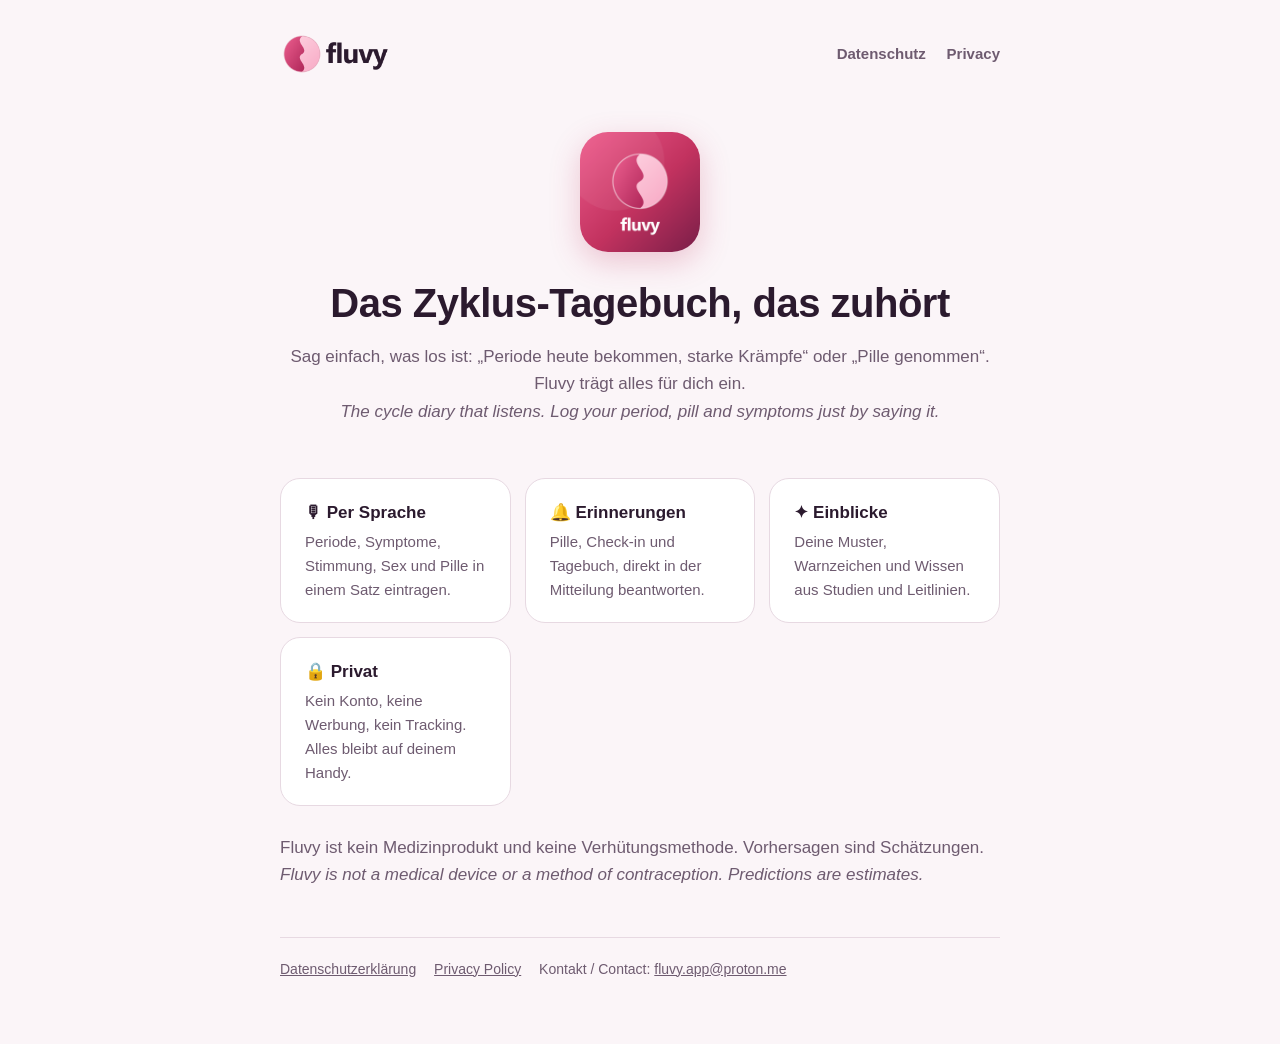
==== index.html @ e546843e "Add files via upload" ====
<!doctype html>
<html lang="de">
<head>
  <meta charset="utf-8">
  <meta name="viewport" content="width=device-width, initial-scale=1">
  <title>Fluvy – Zyklus-Tagebuch</title>
  <meta name="description" content="Fluvy ist das Zyklus-Tagebuch, das zuhört: Periode, Pille und Symptome per Sprache eintragen. Privat, ohne Konto.">
  <link rel="icon" href="icon.png">
  <link rel="stylesheet" href="style.css">
</head>
<body>
  <div class="wrap">
    <header>
      <a class="logo" href="./"><picture><source srcset="logo-dark.png" media="(prefers-color-scheme: dark)"><img src="logo.png" alt="Fluvy"></picture></a>
      <nav>
        <a href="datenschutz.html">Datenschutz</a>
        <a href="privacy.html">Privacy</a>
      </nav>
    </header>

    <section class="hero">
      <img src="icon.png" alt="Fluvy App-Icon">
      <h1>Das Zyklus-Tagebuch, das zuhört</h1>
      <p class="muted">Sag einfach, was los ist: „Periode heute bekommen, starke Krämpfe“ oder „Pille genommen“. Fluvy trägt alles für dich ein.<br>
        <em>The cycle diary that listens. Log your period, pill and symptoms just by saying it.</em></p>
    </section>

    <div class="features">
      <div class="card"><h3>🎙 Per Sprache</h3><p>Periode, Symptome, Stimmung, Sex und Pille in einem Satz eintragen.</p></div>
      <div class="card"><h3>🔔 Erinnerungen</h3><p>Pille, Check-in und Tagebuch, direkt in der Mitteilung beantworten.</p></div>
      <div class="card"><h3>✦ Einblicke</h3><p>Deine Muster, Warnzeichen und Wissen aus Studien und Leitlinien.</p></div>
      <div class="card"><h3>🔒 Privat</h3><p>Kein Konto, keine Werbung, kein Tracking. Alles bleibt auf deinem Handy.</p></div>
    </div>

    <p class="muted">Fluvy ist kein Medizinprodukt und keine Verhütungsmethode. Vorhersagen sind Schätzungen.<br>
      <em>Fluvy is not a medical device or a method of contraception. Predictions are estimates.</em></p>

    <footer>
      <a href="datenschutz.html">Datenschutzerklärung</a>
      <a href="privacy.html">Privacy Policy</a>
      <span>Kontakt / Contact: <a href="mailto:fluvy.app@proton.me">fluvy.app@proton.me</a></span>
    </footer>
  </div>
</body>
</html>
---- style.css ----
/* Fluvy-Webseite: Farben und Schrift wie in der App (Beere, Rosé, Pflaume) */
:root {
  --bg: #fbf5f8;
  --surface: #ffffff;
  --ink: #2b1a2e;
  --muted: #6e5b70;
  --line: #e7d9e2;
  --berry: #c2325f;
  --berry-dark: #7a1e48;
  --rose: #f7dce6;
  --todo: #fff3c4;
}
@media (prefers-color-scheme: dark) {
  :root {
    --bg: #161015;
    --surface: #211820;
    --ink: #f4eaf1;
    --muted: #b5a2b1;
    --line: #3a2c37;
    --berry: #ee6690;
    --berry-dark: #c2325f;
    --rose: #482031;
    --todo: #4a3d12;
  }
}
* { box-sizing: border-box; }
body {
  margin: 0;
  background: var(--bg);
  color: var(--ink);
  font: 17px/1.6 -apple-system, BlinkMacSystemFont, "Segoe UI", Roboto, "Helvetica Neue", Arial, sans-serif;
}
.wrap { max-width: 760px; margin: 0 auto; padding: 32px 20px 64px; }
header { display: flex; align-items: center; justify-content: space-between; gap: 16px; margin-bottom: 32px; }
header a.logo img { height: 44px; display: block; }
nav a { color: var(--muted); text-decoration: none; margin-left: 16px; font-weight: 600; font-size: 15px; }
nav a:hover, nav a[aria-current="page"] { color: var(--berry); }
h1 { font-size: 34px; line-height: 1.15; letter-spacing: -0.5px; margin: 0 0 8px; }
h2 { font-size: 21px; margin: 32px 0 8px; }
p, li { color: var(--ink); }
.muted { color: var(--muted); }
a { color: var(--berry); }
.card { background: var(--surface); border: 1px solid var(--line); border-radius: 20px; padding: 20px 24px; margin: 20px 0; }
.summary { background: var(--rose); border-radius: 20px; padding: 18px 22px; margin: 20px 0; }
.todo { background: var(--todo); padding: 0 4px; border-radius: 4px; }
.hero { text-align: center; padding: 24px 0 8px; }
.hero img { width: 120px; height: 120px; border-radius: 28px; box-shadow: 0 10px 30px rgba(194, 50, 95, 0.25); }
.hero h1 { font-size: 40px; margin-top: 20px; }
.features { display: grid; grid-template-columns: repeat(auto-fit, minmax(210px, 1fr)); gap: 14px; margin: 28px 0; }
.features .card { margin: 0; }
.features h3 { margin: 0 0 4px; font-size: 17px; }
.features p { margin: 0; color: var(--muted); font-size: 15px; }
footer { margin-top: 48px; padding-top: 20px; border-top: 1px solid var(--line); color: var(--muted); font-size: 14px; }
footer a { color: var(--muted); margin-right: 14px; }
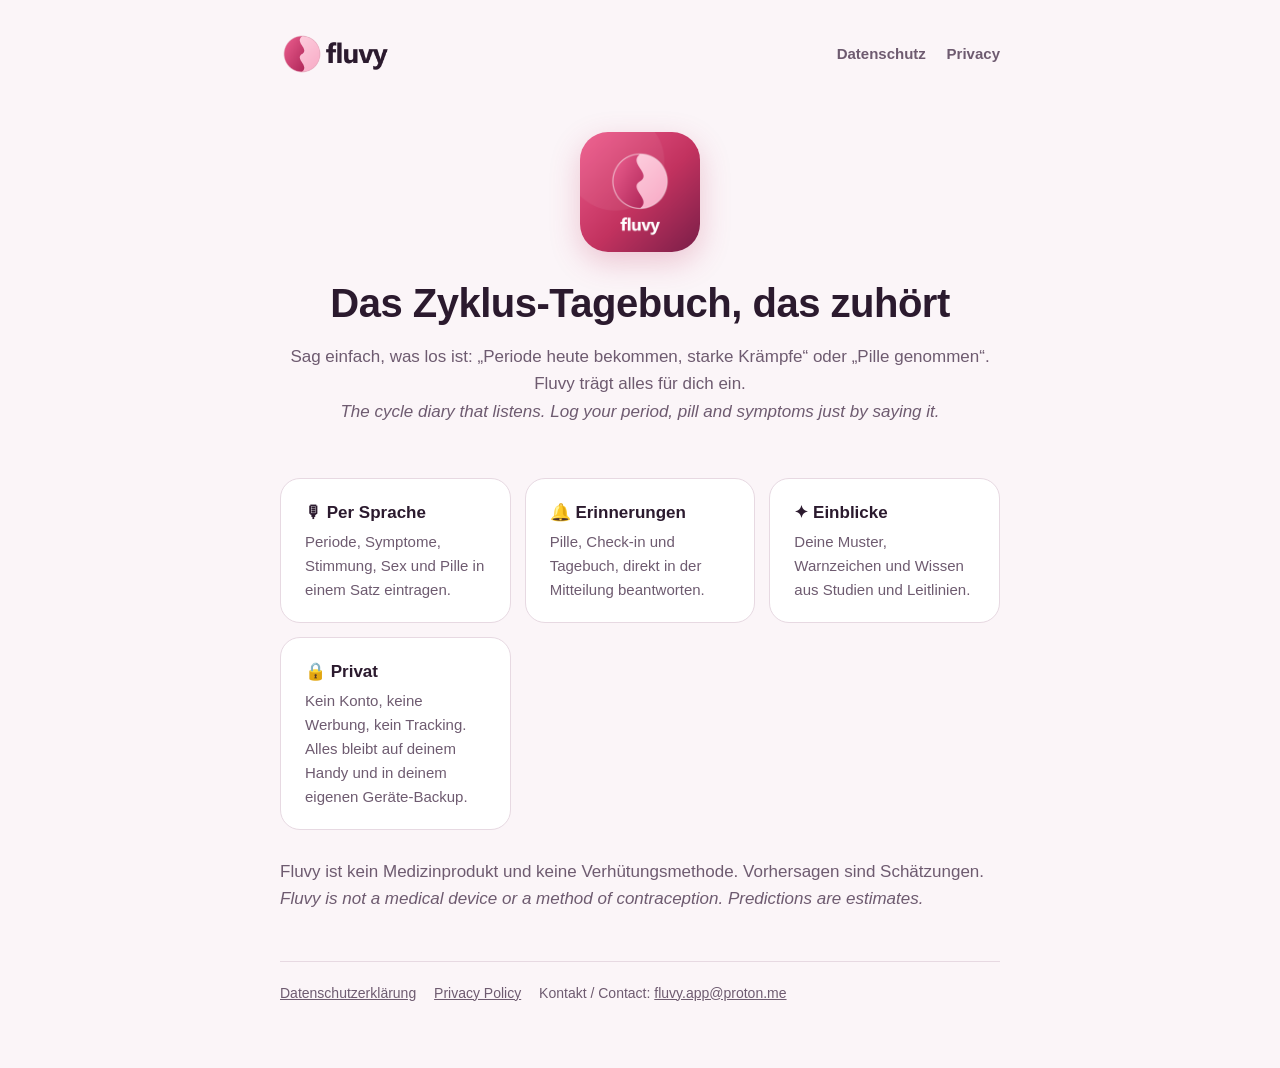
==== commit be007ab6: "Website: Hinweis auf Geräte-Backup bei „Alles bleibt auf deinem Handy“ Android und iOS sichern App-D" ====
--- a/index.html
+++ b/index.html
@@ -29,7 +29,7 @@
       <div class="card"><h3>🎙 Per Sprache</h3><p>Periode, Symptome, Stimmung, Sex und Pille in einem Satz eintragen.</p></div>
       <div class="card"><h3>🔔 Erinnerungen</h3><p>Pille, Check-in und Tagebuch, direkt in der Mitteilung beantworten.</p></div>
       <div class="card"><h3>✦ Einblicke</h3><p>Deine Muster, Warnzeichen und Wissen aus Studien und Leitlinien.</p></div>
-      <div class="card"><h3>🔒 Privat</h3><p>Kein Konto, keine Werbung, kein Tracking. Alles bleibt auf deinem Handy.</p></div>
+      <div class="card"><h3>🔒 Privat</h3><p>Kein Konto, keine Werbung, kein Tracking. Alles bleibt auf deinem Handy und in deinem eigenen Geräte-Backup.</p></div>
     </div>
 
     <p class="muted">Fluvy ist kein Medizinprodukt und keine Verhütungsmethode. Vorhersagen sind Schätzungen.<br>
